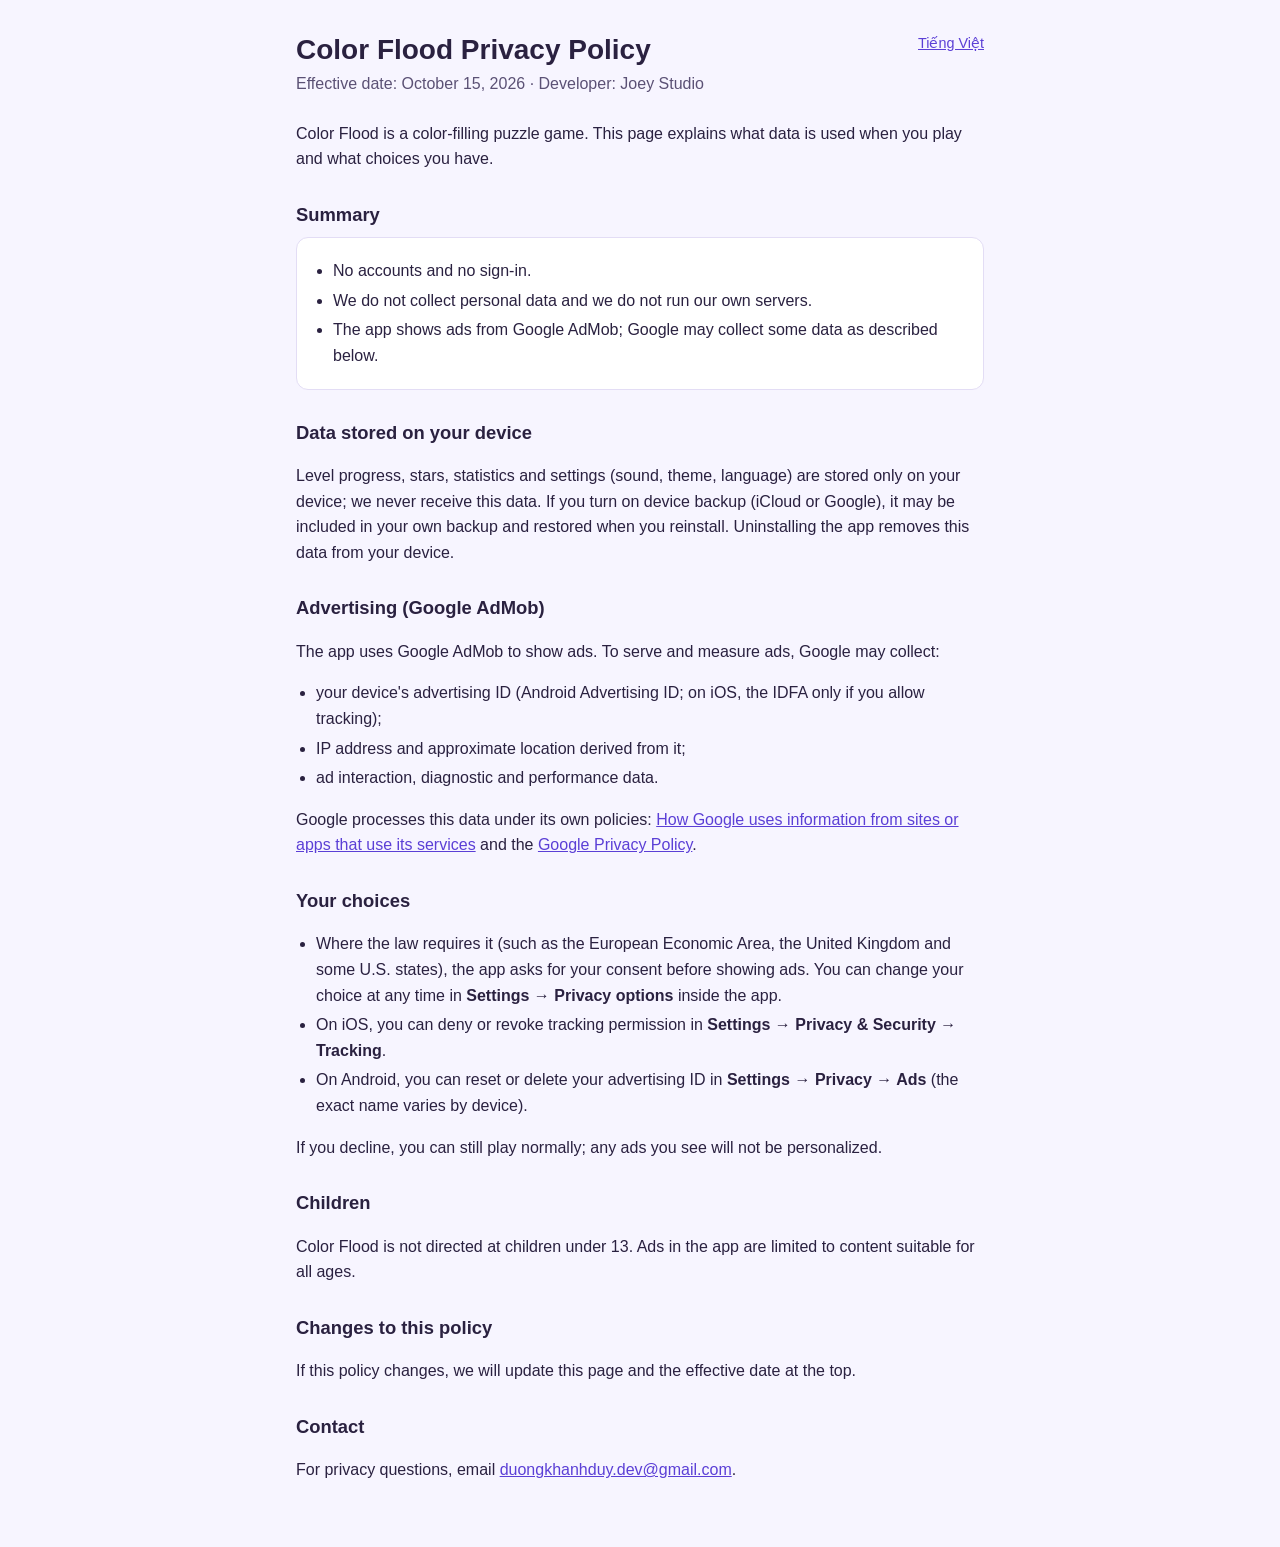
==== index.html @ c70f55f7 "Color Flood privacy policy (vi, en)" ====
<!doctype html>
<html lang="en">
<head>
  <meta charset="utf-8">
  <meta name="viewport" content="width=device-width, initial-scale=1">
  <title>Color Flood Privacy Policy</title>
  <meta http-equiv="refresh" content="0; url=en.html">
  <style>
    :root { color-scheme: light dark; }
    body { margin: 0; padding: 32px 16px; font: 16px/1.6 -apple-system, BlinkMacSystemFont, "Segoe UI", Roboto, sans-serif; background: #f7f5ff; color: #2a2140; }
    @media (prefers-color-scheme: dark) { body { background: #17131f; color: #ece8f6; } a { color: #a996ff; } }
  </style>
</head>
<body>
  <p><a href="en.html">Privacy Policy (English)</a> · <a href="vi.html" hreflang="vi">Chính sách bảo mật (Tiếng Việt)</a></p>
</body>
</html>
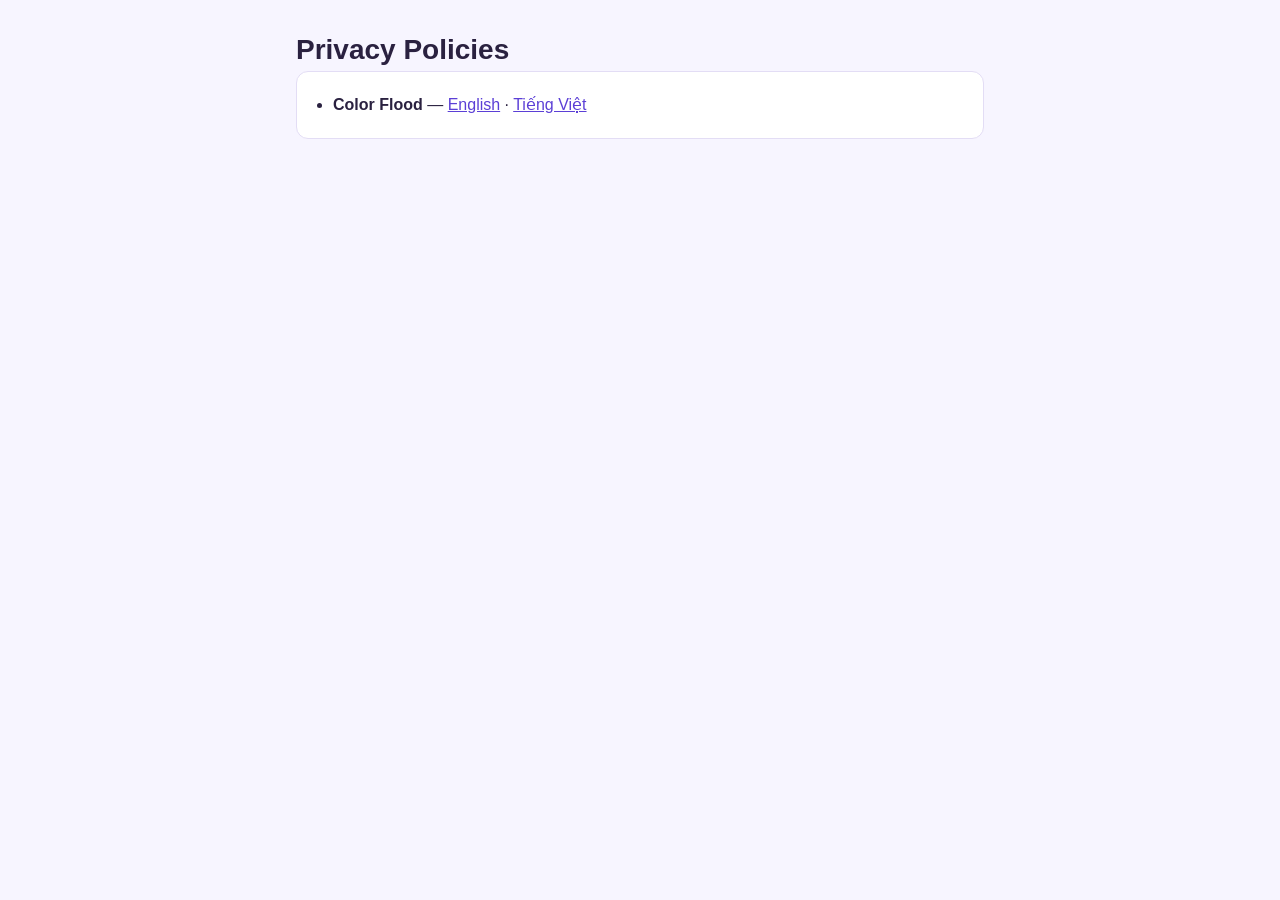
==== commit c4b96499: "Restructure into multi-game privacy policy generator Per-game config in games/, shared text in local" ====
--- a/index.html
+++ b/index.html
@@ -3,15 +3,17 @@
 <head>
   <meta charset="utf-8">
   <meta name="viewport" content="width=device-width, initial-scale=1">
-  <title>Color Flood Privacy Policy</title>
-  <meta http-equiv="refresh" content="0; url=en.html">
-  <style>
-    :root { color-scheme: light dark; }
-    body { margin: 0; padding: 32px 16px; font: 16px/1.6 -apple-system, BlinkMacSystemFont, "Segoe UI", Roboto, sans-serif; background: #f7f5ff; color: #2a2140; }
-    @media (prefers-color-scheme: dark) { body { background: #17131f; color: #ece8f6; } a { color: #a996ff; } }
-  </style>
+  <title>Privacy Policies</title>
+  <link rel="stylesheet" href="assets/style.css">
 </head>
 <body>
-  <p><a href="en.html">Privacy Policy (English)</a> · <a href="vi.html" hreflang="vi">Chính sách bảo mật (Tiếng Việt)</a></p>
+<main>
+  <h1>Privacy Policies</h1>
+  <div class="card">
+    <ul>
+      <li><strong>Color Flood</strong> — <a href="color-flood/en.html" hreflang="en">English</a> · <a href="color-flood/vi.html" hreflang="vi">Tiếng Việt</a></li>
+    </ul>
+  </div>
+</main>
 </body>
 </html>
--- a/assets/style.css
+++ b/assets/style.css
@@ -0,0 +1,14 @@
+:root { color-scheme: light dark; --bg: #f7f5ff; --fg: #2a2140; --muted: #5b5175; --link: #5b3fd6; --card: #ffffff; --line: #e3ddf5; }
+@media (prefers-color-scheme: dark) { :root { --bg: #17131f; --fg: #ece8f6; --muted: #b3aac7; --link: #a996ff; --card: #211b2d; --line: #352c47; } }
+* { box-sizing: border-box; }
+body { margin: 0; background: var(--bg); color: var(--fg); font: 16px/1.6 -apple-system, BlinkMacSystemFont, "Segoe UI", Roboto, sans-serif; }
+main { max-width: 720px; margin: 0 auto; padding: 32px 16px 48px; }
+h1 { font-size: 1.75rem; line-height: 1.25; margin: 0 0 4px; }
+h2 { font-size: 1.15rem; margin: 28px 0 8px; }
+.meta { color: var(--muted); margin: 0 0 24px; }
+.lang { float: right; font-size: .9rem; }
+.lang a + a { margin-left: 8px; }
+a { color: var(--link); }
+ul { padding-left: 1.25rem; }
+li { margin: 4px 0; }
+.card { background: var(--card); border: 1px solid var(--line); border-radius: 12px; padding: 4px 16px; }
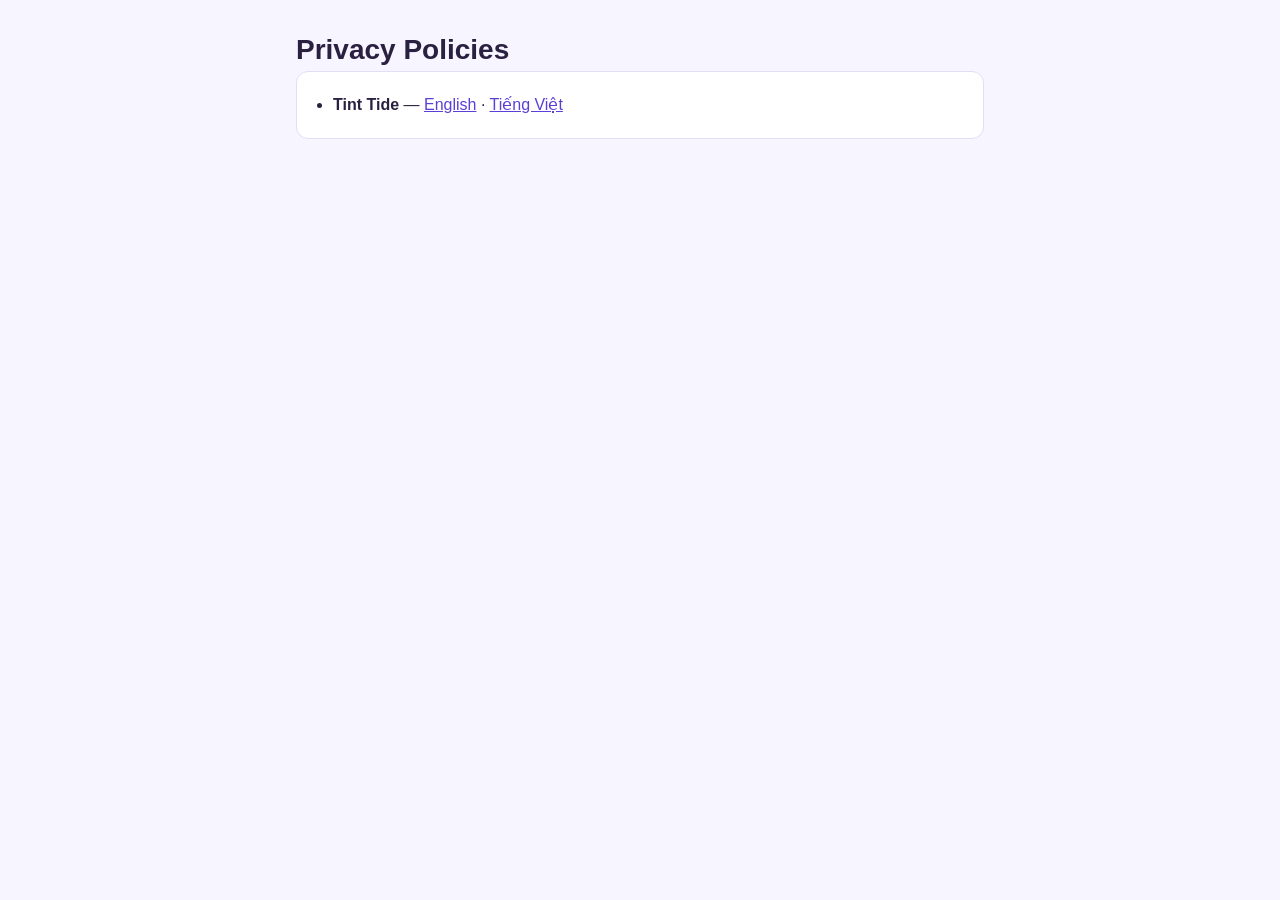
==== commit 1881be54: "Rename Color Flood to Tint Tide Move pages to tint-tide/ and keep color-flood/ as redirects via a ne" ====
--- a/index.html
+++ b/index.html
@@ -11,7 +11,7 @@
   <h1>Privacy Policies</h1>
   <div class="card">
     <ul>
-      <li><strong>Color Flood</strong> — <a href="color-flood/en.html" hreflang="en">English</a> · <a href="color-flood/vi.html" hreflang="vi">Tiếng Việt</a></li>
+      <li><strong>Tint Tide</strong> — <a href="tint-tide/en.html" hreflang="en">English</a> · <a href="tint-tide/vi.html" hreflang="vi">Tiếng Việt</a></li>
     </ul>
   </div>
 </main>
